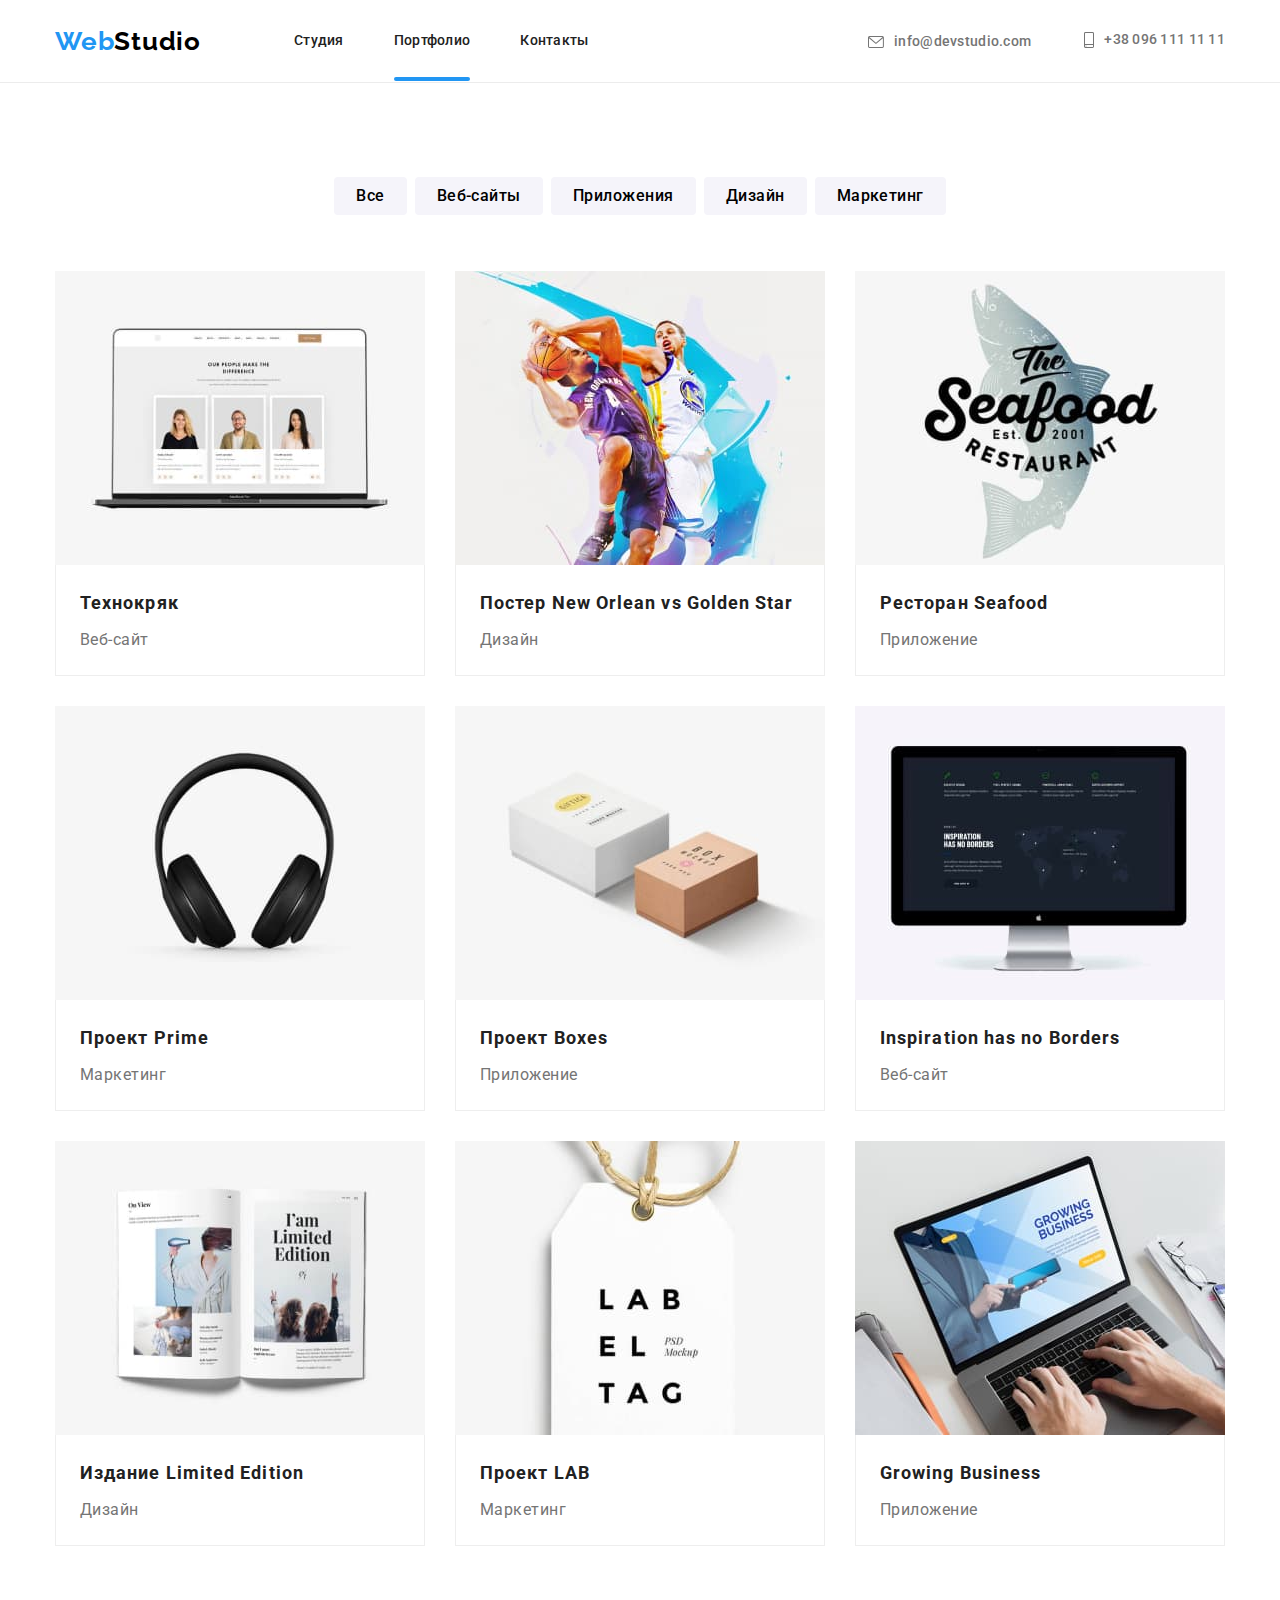
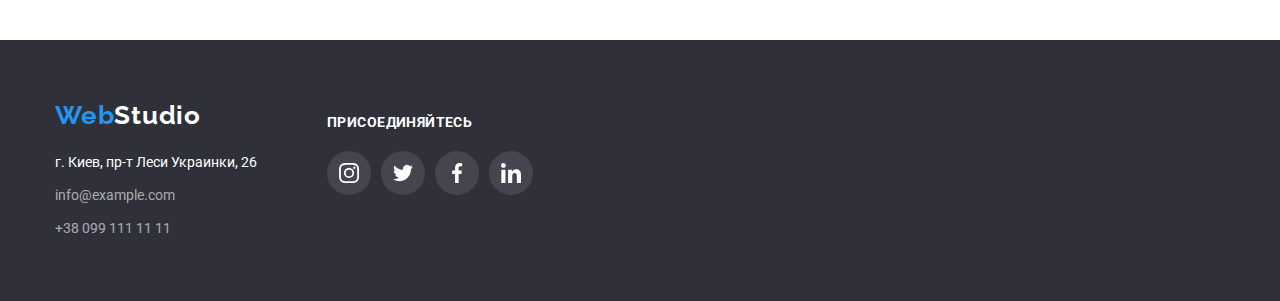
==== portfolio.html @ f3d3edc5 "Додає файлт попереднього репозиторію" ====
<!DOCTYPE html>
<html lang="ru">
  <head>
    <meta charset="UTF-8" />
    <meta http-equiv="X-UA-Compatible" content="IE=edge" />
    <meta name="viewport" content="width=device-width, initial-scale=1.0" />
    <title>Портфолио</title>
    <link rel="preconnect" href="https://fonts.googleapis.com" />
    <link rel="preconnect" href="https://fonts.gstatic.com" crossorigin />
    <link
      href="https://fonts.googleapis.com/css2?family=Raleway:wght@700&family=Roboto:wght@400;500;700;900&display=swap"
      rel="stylesheet"
    />
    <link
      rel="stylesheet"
      href="https://cdnjs.cloudflare.com/ajax/libs/modern-normalize/1.1.0/modern-normalize.min.css"
    />
    <link rel="stylesheet" href="./css/styles.css" />
  </head>
  <body>
    <header class="header">
      <div class="conteiner header-conteiner">
        <a class="logo" href="./index.html" lang="en">Web<span class="logo-studio">Studio</span></a>
        <nav class="header-nav">
          <ul class="header-list list">
            <li class="header-list-item">
              <a class="header-link list link" href="./index.html">Студия</a>
            </li>
            <li class="header-list-item">
              <a class="header-link list link current" href="./portfolio.html">Портфолио</a>
            </li>
            <li class="header-list-item">
              <a class="header-link list link" href="#">Контакты</a>
            </li>
          </ul>
        </nav>
        <div class="header-group">
          <a class="header-contact link" href="mailto:info@devstudio.com">
            <svg class="con-link" width="16px" height="12px">
              <use href="./images/symbol-defs.svg#icon-envelope"></use>
            </svg>
            info@devstudio.com
          </a>
          <a class="header-contact tel link" href="tel:+380961111111">
            <svg class="con-link" width="10px" height="16px">
              <use href="./images/symbol-defs.svg#icon-smartphone"></use>
            </svg>
            +38 096 111 11 11
          </a>
        </div>
      </div>
    </header>
    <main>
      <section class="section">
        <div class="conteiner">
          <div class="filter">
            <ul class="list btn-list">
              <li class="btn-item"><button class="btn" type="button">Все</button></li>
              <li class="btn-item"><button class="btn" type="button">Веб-сайты</button></li>
              <li class="btn-item"><button class="btn" type="button">Приложения</button></li>
              <li class="btn-item"><button class="btn" type="button">Дизайн</button></li>
              <li class="btn-item"><button class="btn" type="button">Маркетинг</button></li>
            </ul>
          </div>
          <h1 class="hidden-header">Проэкты</h1>
          <ul class="list portfolio">
            <li class="portfolio-item">
              <a class="portfolio-link link" href="#">
                <div class="project-overlay">
                  <img src="./images/projects/project-img1.jpg" alt="Ноутбук" width="370" />

                  <p class="project-overlay-text">
                    Ресурс предлагает комплексные предложения с разным уровнем функционала и
                    сервисов. Все это позволит посетителю получить исчерпывающие сведения о компании
                    или частном лице.
                  </p>
                </div>

                <div class="project-descr">
                  <h2 class="projects">Технокряк</h2>
                  <p class="project-type">Веб-сайт</p>
                </div>
              </a>
            </li>
            <li class="portfolio-item">
              <a class="portfolio-link link" href="#">
                <div class="project-overlay">
                  <img src="./images/projects/project-img2.jpg" alt="Постер" width="370" />
                  <p class="project-overlay-text">
                    Lorem ipsum dolor sit amet consectetur, adipisicing elit. Atque tenetur
                    voluptatibus aliquid, doloribus sed quisquam ex culpa nostrum debitis sapiente!
                  </p>
                </div>

                <div class="project-descr">
                  <h2 class="projects">Постер <span lang="en">New Orlean vs Golden Star</span></h2>
                  <p class="project-type">Дизайн</p>
                </div>
              </a>
            </li>
            <li class="portfolio-item">
              <a class="portfolio-link link" href="#">
                <div class="project-overlay">
                  <img
                    src="./images/projects/project-img3.jpg"
                    alt="Логотип ресторана"
                    width="370"
                  />
                  <p class="project-overlay-text">
                    Lorem ipsum dolor sit amet consectetur, adipisicing elit. Atque tenetur
                    voluptatibus aliquid, doloribus sed quisquam ex culpa nostrum debitis sapiente!
                  </p>
                </div>

                <div class="project-descr">
                  <h2 class="projects">Ресторан <span lang="en">Seafood</span></h2>
                  <p class="project-type">Приложение</p>
                </div>
              </a>
            </li>
            <li class="portfolio-item">
              <a class="portfolio-link link" href="#">
                <div class="project-overlay">
                  <img src="./images/projects/project-img4.jpg" alt="Наушники" width="370" />
                  <p class="project-overlay-text">
                    Lorem ipsum dolor sit amet consectetur, adipisicing elit. Atque tenetur
                    voluptatibus aliquid, doloribus sed quisquam ex culpa nostrum debitis sapiente!
                  </p>
                </div>
                <div class="project-descr">
                  <h2 class="projects">Проект <span lang="en">Prime</span></h2>
                  <p class="project-type">Маркетинг</p>
                </div>
              </a>
            </li>
            <li class="portfolio-item">
              <a class="portfolio-link link" href="#">
                <div class="project-overlay">
                  <img src="./images/projects/project-img5.jpg" alt="Коробки" width="370" />
                  <p class="project-overlay-text">
                    Lorem ipsum dolor sit amet consectetur, adipisicing elit. Atque tenetur
                    voluptatibus aliquid, doloribus sed quisquam ex culpa nostrum debitis sapiente!
                  </p>
                </div>

                <div class="project-descr">
                  <h2 class="projects">Проект <span lang="en">Boxes</span></h2>
                  <p class="project-type">Приложение</p>
                </div>
              </a>
            </li>
            <li class="portfolio-item">
              <a class="portfolio-link link" href="#">
                <div class="project-overlay">
                  <img src="./images/projects/project-img6.jpg" alt="Монитор" width="370" />
                  <p class="project-overlay-text">
                    Lorem ipsum dolor sit amet consectetur, adipisicing elit. Atque tenetur
                    voluptatibus aliquid, doloribus sed quisquam ex culpa nostrum debitis sapiente!
                  </p>
                </div>

                <div class="project-descr">
                  <h2 class="projects" lang="en">Inspiration has no Borders</h2>
                  <p class="project-type">Веб-сайт</p>
                </div>
              </a>
            </li>
            <li class="portfolio-item">
              <a class="portfolio-link link" href="#">
                <div class="project-overlay">
                  <img
                    src="./images/projects/project-img7.jpg"
                    alt="Расскрытая книга"
                    width="370"
                  />
                  <p class="project-overlay-text">
                    Lorem ipsum dolor sit amet consectetur, adipisicing elit. Atque tenetur
                    voluptatibus aliquid, doloribus sed quisquam ex culpa nostrum debitis sapiente!
                  </p>
                </div>
                <div class="project-descr">
                  <h2 class="projects">Издание <span lang="en">Limited Edition</span></h2>
                  <p class="project-type">Дизайн</p>
                </div>
              </a>
            </li>
            <li class="portfolio-item">
              <a class="portfolio-link link" href="#">
                <div class="project-overlay">
                  <img src="./images/projects/project-img8.jpg" alt="Бирка" width="370" />
                  <p class="project-overlay-text">
                    Lorem ipsum dolor sit amet consectetur, adipisicing elit. Atque tenetur
                    voluptatibus aliquid, doloribus sed quisquam ex culpa nostrum debitis sapiente!
                  </p>
                </div>

                <div class="project-descr">
                  <h2 class="projects">Проект <span lang="en">LAB</span></h2>
                  <p class="project-type">Маркетинг</p>
                </div>
              </a>
            </li>
            <li class="portfolio-item">
              <a class="portfolio-link link" href="#">
                <div class="project-overlay">
                  <img
                    src="./images/projects/project-img9.jpg"
                    alt="Ноутбук с изображением интерфейса приложения"
                    width="370"
                  />
                  <p class="project-overlay-text">
                    Lorem ipsum dolor sit amet consectetur, adipisicing elit. Atque tenetur
                    voluptatibus aliquid, doloribus sed quisquam ex culpa nostrum debitis sapiente!
                  </p>
                </div>

                <div class="project-descr">
                  <h2 class="projects" lang="en">Growing Business</h2>
                  <p class="project-type">Приложение</p>
                </div>
              </a>
            </li>
          </ul>
        </div>
      </section>
    </main>
    <footer class="footer">
      <div class="conteiner footer-conteiner">
        <div class="footer-contacts">
          <a class="footer-logo" href="" lang="en">Web<span class="logo-footer">Studio</span></a>
          <address class="adress">г. Киев, пр-т Леси Украинки, 26</address>
          <a class="footer-link" href="mailto:info@example.com">info@example.com</a>
          <a class="footer-link footer-tel" href="tel:+380991111111">+38 099 111 11 11</a>
        </div>
        <div class="footer-media">
          <h2 class="footer-title">Присоединяйтесь</h2>
          <ul class="footer-icon-list list">
            <li class="footer-icon-item">
              <a class="footer-icon-link" href="https://www.instagram.com">
                <svg class="footer-icon" width="20px" height="20px">
                  <use href="./images/symbol-defs.svg#icon-instagram-2"></use>
                </svg>
              </a>
            </li>
            <li class="footer-icon-item">
              <a class="footer-icon-link" href="https://www.twitter.com">
                <svg class="footer-icon" width="20px" height="20px">
                  <use href="./images/symbol-defs.svg#icon-twitter-1"></use>
                </svg>
              </a>
            </li>
            <li class="footer-icon-item">
              <a class="footer-icon-link" href="https://www.facebook.com">
                <svg class="footer-icon" width="20px" height="20px">
                  <use href="./images/symbol-defs.svg#icon-facebook-1"></use>
                </svg>
              </a>
            </li>
            <li class="footer-icon-item">
              <a class="footer-icon-link" href="https://www.linkedin.com">
                <svg class="footer-icon" width="20px" height="20px">
                  <use href="./images/symbol-defs.svg#icon-linkedin-1"></use>
                </svg>
              </a>
            </li>
          </ul>
        </div>
      </div>
    </footer>
    <script src="./js/modal.js"></script>
  </body>
</html>
---- css/styles.css ----
:root {

    /* text colors */
    --main-text-color: #757575;
    --secondary-text-color: #212121;
    --active-text-color: #2196F3;
    --adrress-text-color: #FFFFFF;
    --contact-footer-color: rgba(255, 255, 255, 0.6)
        /* bg-colors */
        --main-bg-color: #E5E5E5;
    --header-bg-color: #FFFFFF;
    --hero-bg-color: #2F303A;
    --ocupation-bg-color: #E5E5E5;
    --team-icons-bg-color: #FFFFFF;
    --team-bg-color: #F5F4FA;
    --footer-bg-color: #2F303A;
    --buttons-bg-color: #F5F4FA;
    --active-btn-color: #2196F3;
    --animation-transition: 250ms cubic-bezier(0.4, 0, 0.2, 1)
}

/* Header */

.logo {
    font-family: 'Raleway';
    font-weight: 700;
    font-size: 26px;
    line-height: 1.19;
    letter-spacing: 0.03em;
    text-decoration: none;
    color: #2196F3;
    margin-right: 93px;

}



.logo-studio {
    color: #000000;
}

.header-list {
    display: flex;
    padding: 0;

}



.header-list-item:not(:last-child) {
    margin-right: 50px;

}

.header {
    border-bottom: #ECECEC;
    border-bottom-width: 1px;
    border-bottom-style: solid;
}

.header-conteiner {
    display: flex;
    align-items: center;

}




.list {

    list-style: none;
    margin: 0;
    font-weight: 400;
    line-height: 1.71;
    letter-spacing: 0.03em;
}

.header-link {
    display: block;
    padding-top: 32px;
    padding-bottom: 32px;
    font-weight: 500;
    font-size: 14px;
    line-height: 1.14;
    letter-spacing: 0.02em;
    color: var(--secondary-text-color);
    transition: color var(--animation-transition)
}

.header-link:hover,
.header-link:focus {
    color: var(--active-text-color)
}

.header-list-item {
    position: relative;
}

.current::after {

    position: absolute;
    content: '';
    display: block;
    left: 0;
    bottom: 0;
    width: 100%;
    height: 4px;
    background-color: #2196F3;
    border-radius: 2px;
}

.header-group {
    margin-left: auto;

}

.tel {
    margin-left: 50px;
}

.header-contact {
    display: inline-flex;
    align-items: center;
    padding-top: 32px;
    padding-bottom: 32px;
    font-family: 'Roboto';
    font-style: normal;
    font-weight: 500;
    font-size: 14px;
    line-height: 1.14;
    letter-spacing: 0.02em;
    color: var(--main-text-color);
    transition: color var(--animation-transition);
}

.header-contact:hover,
.header-contact:focus {
    color: var(--active-text-color);
}

.con-link {
    fill: currentColor;
    margin-right: 10px;

}

.btn {
    display: block;

    font-family: inherit;
    font-weight: 500;
    font-size: 16px;
    line-height: 1.62;
    text-align: center;
    letter-spacing: 0.03em;
    background-color: var(--buttons-bg-color);
    border-radius: 4px;
    cursor: pointer;
    padding: 6px 22px;
    border: none;
    transition: color var(--animation-transition);
    transition: background-color var(--animation-transition);

}

.btn:hover,
.btn:focus {
    background-color: var(--active-btn-color);
    color: #FFFFFF;
    box-shadow: 0px 3px 1px rgba(0, 0, 0, 0.1),
        0px 1px 2px rgba(0, 0, 0, 0.08),
        0px 2px 2px rgba(0, 0, 0, 0.12);
}

.btn-item:not(:last-child) {
    margin-right: 8px;
}

.btn-list {
    display: flex;
    padding: 0;
    justify-content: center;


}



.btn-studio {
    margin-left: auto;
    margin-right: auto;
    padding: 10px 32px;
    font-family: inherit;
    font-style: normal;
    font-weight: 700;
    font-size: 16px;
    line-height: 1.88;
    display: flex;
    align-items: center;
    text-align: center;
    letter-spacing: 0.06em;
    box-shadow: 0px 4px 4px rgba(0, 0, 0, 0.15);
    border: transparent;
    border-radius: 4px;
    color: #FFFFFF;
    background-color: #2196F3;
    cursor: pointer;

}

.btn-studio:hover,
.btn-studio:focus {
    background-color: #188ce8;
    color: #FFFFFF;
}

/* Main */
body {
    font-family: "Roboto", sans-serif;
    font-size: 14px;
    color: var(--main-text-color);

}

.conteiner {
    width: 1200px;
    height: auto;
    padding-left: 15px;
    padding-right: 15px;
    margin-left: auto;
    margin-right: auto;

}

h1,
h2,
h3,
p {
    margin: 0;
}

img {
    display: block;
}

.filter {

    margin-bottom: 56px;
}

.hidden-header {
    display: none;
}

.section {

    padding-top: 94px;
    padding-bottom: 94px;
}

.typography {

    padding-top: 0;
}

.link {

    text-decoration: none;
}


.hero {
    background-color: var(--hero-bg-color);
    padding-top: 200px;
    padding-bottom: 200px;
}

.hero-header {
    width: 696px;
    margin-left: auto;
    margin-right: auto;
    margin-bottom: 30px;
    font-weight: 900;
    font-size: 44px;
    line-height: 1.36;
    text-align: center;
    letter-spacing: 0.06em;
    text-transform: uppercase;
    color: #FFFFFF;
}


.hero-overlay {

    max-width: 1600px;
    height: 600px;
    margin-left: auto;
    margin-right: auto;
    background-image:
        linear-gradient(to right, rgba(47, 48, 58, 0.4), rgba(47, 48, 58, 0.4)),
        url(../images/hero/background-hero.jpg);
    background-position: center;
    background-repeat: no-repeat;
    background-size: cover;
}

.is-hidden {

    visibility: hidden;
    opacity: 0;
    pointer-events: none;
}

.backdrop {

    position: fixed;
    left: 0;
    top: 0;
    width: 100%;
    height: 100%;
    transition: opacity var(--animation-transition), visibility var(--animation-transition);
    background: rgba(0, 0, 0, 0.2);
    z-index: 5;
}

.modal {

    position: absolute;
    top: 50%;
    left: 50%;
    transform: translate(-50%, -50%);
    width: 528px;
    height: 581px;
    background-color: #FFFFFF;
    box-shadow: 0px 1px 3px rgb(0 0 0 / 12%), 0px 1px 1px rgb(0 0 0 / 14%), 0px 2px 1px rgb(0 0 0 / 20%);
    border-radius: 4px;
}

.closing {

    position: absolute;
    top: 8px;
    right: 8px;
    display: flex;
    align-items: center;
    justify-content: center;
    width: 30px;
    height: 30px;
    border: 1px solid rgba(0, 0, 0, 0.1);
    border-radius: 50%;
    background: transparent;
    cursor: pointer;

}



.modal-close {

    height: 11px;
    width: 11px;

}

.advantages-conteiner {

    display: flex;
    margin-left: auto;
    margin-right: auto;
    padding: 0;

}

.advantages {
    font-weight: 700;
    font-size: 14px;
    line-height: 1.14;
    text-transform: uppercase;
    color: var(--secondary-text-color);
    padding-bottom: 10px;
    text-align: left;
}


.advantages-item:not(:last-child) {
    margin-right: 30px;
}

.advantages-description {
    width: 270px;
    line-height: 1.71;
    letter-spacing: 0.03em;

}

.advantages-svg {

    display: flex;
    min-width: 270px;
    min-height: 120px;
    justify-content: center;
    align-items: center;
    background-color: #f5f4fa;
    margin-bottom: 30px;
    border-radius: 4px;
}


.ocuaption-sect {

    padding-top: 0;
}

.ocupation {

    display: flex;
    margin-left: auto;
    margin-right: auto;
    padding: 0;
}



.ocuaption-pic:not(:last-child) {
    margin-right: 30px;
}

.section-header {

    font-weight: 700;
    font-size: 36px;
    line-height: 1.17;
    text-align: center;
    letter-spacing: 0.03em;
    color: var(--secondary-text-color);
    margin-bottom: 50px;
}

.team {

    background-color: #F5F4FA;
}

.team-flex {

    display: flex;
    padding: 0;

}

.team-card {
    flex-basis: calc((100% - 30px * 4)/4);
    background: #FFFFFF;
    box-shadow: 0px 1px 3px rgba(0, 0, 0, 0.12),
        0px 1px 1px rgba(0, 0, 0, 0.14),
        0px 2px 1px rgba(0, 0, 0, 0.2);
    border-radius: 0px 0px 4px 4px;
}

.team-card:not(:last-child) {

    margin-right: 30px;
}

.team-pic {
    height: auto;

}

.team-pic-descr {
    padding-top: 30px;
    padding-bottom: 30px;
}

.spec {
    margin-bottom: 10px;
    font-weight: 500;
    font-size: 16px;
    line-height: 1.19;
    text-align: center;
    letter-spacing: 0.03em;
    color: var(--secondary-text-color);
}

.spec-position {
    font-weight: 400;
    font-size: 16px;
    line-height: 1.19;
    text-align: center;
    letter-spacing: 0.03em;

}

.social-media-list {

    display: flex;
    padding: 0;
    list-style: none;
    justify-content: center;
    margin-top: 16px;

}



.social-media-link {
    display: flex;
    align-items: center;
    justify-content: center;
    padding: 0;
    width: 44px;
    height: 44px;
    border-radius: 50%;
    color: #AFB1B8;
    transition: background-color var(--animation-transition);

}

.social-media-link:hover,
.social-media-link:focus {
    color: #FFFFFF;
    background-color: #2196F3;
}

.social-media-icon {
    fill: currentColor;
}

.social-media-item:not(:last-child) {

    margin-right: 10px;
}

.project-descr {
    padding: 20px 24px;
    border-left: 1px solid #EEEEEE;
    border-right: 1px solid #EEEEEE;
    border-bottom: 1px solid #EEEEEE;
}



.projects {
    font-weight: 700;
    font-size: 18px;
    line-height: 2;
    letter-spacing: 0.06em;
    color: var(--secondary-text-color);
    margin-bottom: 4px;
}

.project-type {

    font-size: 16px;
    font-weight: 400;
    line-height: 1.88;
    letter-spacing: 0.03em;
    color: var(--main-text-color);

}


.portfolio {
    display: flex;
    flex-wrap: wrap;
    padding-left: 0;
    margin: -15px;
}

.portfolio-item {
    display: block;
    flex-basis: calc((100% - 30px * 3) / 3);
    margin: 15px;


}

.portfolio-link {

    display: block;
    transition: box-shadow var(--animation-transition);
}


.portfolio-link:hover,
.portfolio-link:focus {

    box-shadow: 0px 1px 1px rgba(0, 0, 0, 0.12),
        0px 4px 4px rgba(0, 0, 0, 0.06),
        1px 4px 6px rgba(0, 0, 0, 0.16);

}

.project-overlay {
    position: relative;
    overflow: hidden;
}

.project-overlay-text {

    position: absolute;
    top: 0;
    left: 0;
    width: 100%;
    height: 100%;
    display: flex;
    align-items: center;
    justify-content: center;
    padding: 63px 24px;
    font-size: 18px;
    line-height: 1.6;
    letter-spacing: 0.03em;
    color: #FFFFFF;
    background-color: rgba(33, 150, 243, 0.9);
    transform: translateY(100%);
    transition: transform var(--animation-transition);

}

.portfolio-item:hover .project-overlay-text {
    transform: translateY(0);
}

.client-list {

    display: flex;
    padding: 0;

}


.client-list-item {

    list-style: none;

}

.client-list-item:not(:last-child) {
    margin-right: 30px;
}

.client-icon-link {
    display: flex;
    align-items: center;
    justify-content: center;
    width: 170px;
    height: 92px;
    border: 1px solid #AFB1B8;
    border-radius: 4px;
    color: #AFB1B8;
    transition: var(--animation-transition);
}

.client-icon-link:hover,
.client-icon-link:focus {
    border-color: #2196F3;
    color: #2196F3;

}

.client-icon {
    fill: currentColor;
}

/* Footer */

.footer {
    background-color: var(--footer-bg-color);
    padding-top: 60px;
    padding-bottom: 60px;

}

.footer-conteiner {
    display: flex;
}

.footer-logo {
    font-family: 'Raleway';
    font-weight: 700;
    font-size: 26px;
    line-height: 1.19;
    letter-spacing: 0.03em;
    text-decoration: none;
    color: #2196F3;
    display: block;

    margin-bottom: 20px;
}

.logo-footer {

    color: #FFFFFF;
}

.footer-link {

    text-decoration: none;
    font-size: 14px;
    line-height: 1.71;
    color: rgba(255, 255, 255, 0.6);
    display: block;
    margin-bottom: 9px;
}

.footer-tel {
    margin-bottom: 0;
}


.footer-title {
    font-family: "Roboto", sans-serif;
    font-weight: 700;
    font-size: 14px;
    line-height: 1.14;
    letter-spacing: 0.03em;
    text-transform: uppercase;
    color: #FFFFFF;
    margin-bottom: 20px;
}

.footer-media {
    margin-left: 70px;
    padding-top: 15px;
}

.footer-icon-list {
    display: flex;
    padding: 0;
}

.footer-icon-item:not(:last-child) {

    margin-right: 10px;
}

.footer-icon-link {

    display: flex;
    align-items: center;
    justify-content: center;
    width: 44px;
    height: 44px;
    border-radius: 50%;
    background: rgba(255, 255, 255, 0.1);
    transition: background-color 250ms cubic-bezier(0.4, 0, 0.2, 1);
}

.footer-icon {

    fill: #FFFFFF;

}

.footer-icon-link:hover,
.footer-icon-link:focus {

    background-color: #2196F3;
}

.adress {
    font-style: normal;
    color: var(--adrress-text-color);
    line-height: 1.71;
    margin-bottom: 9px;
}
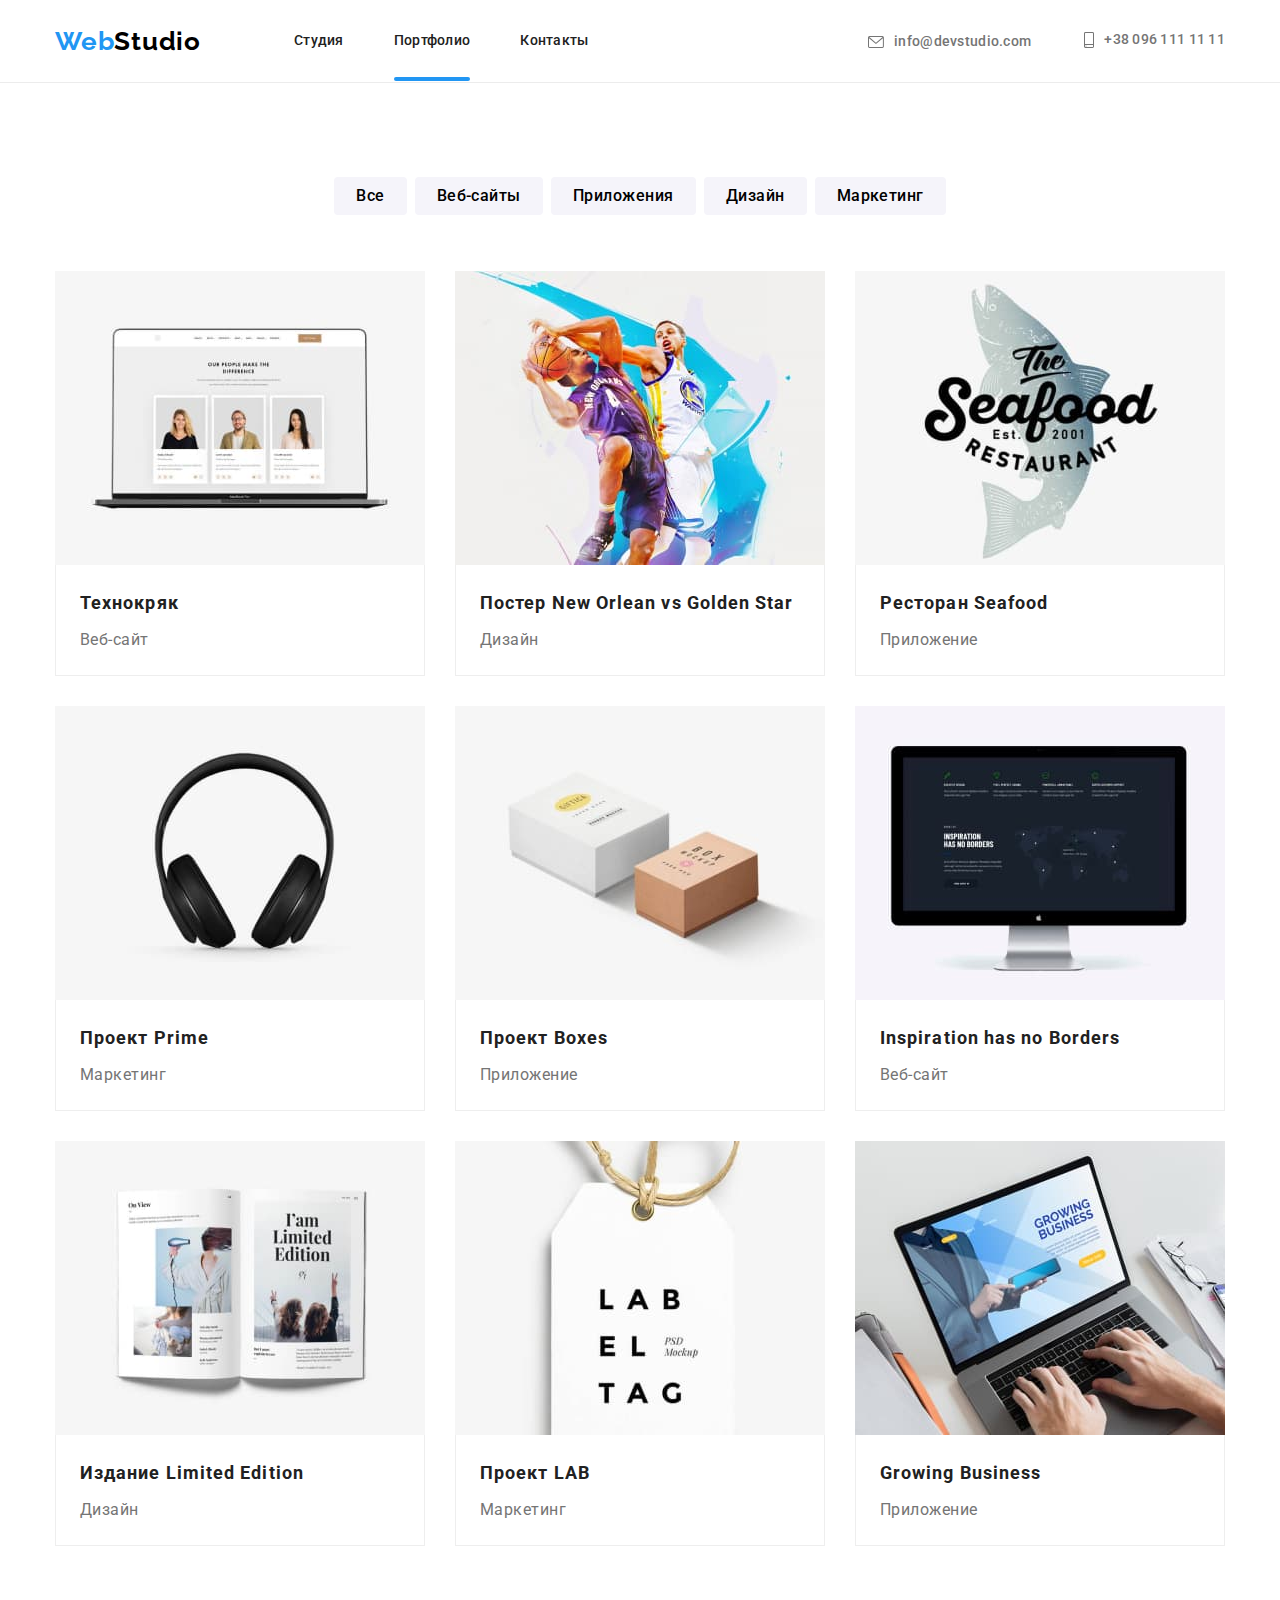
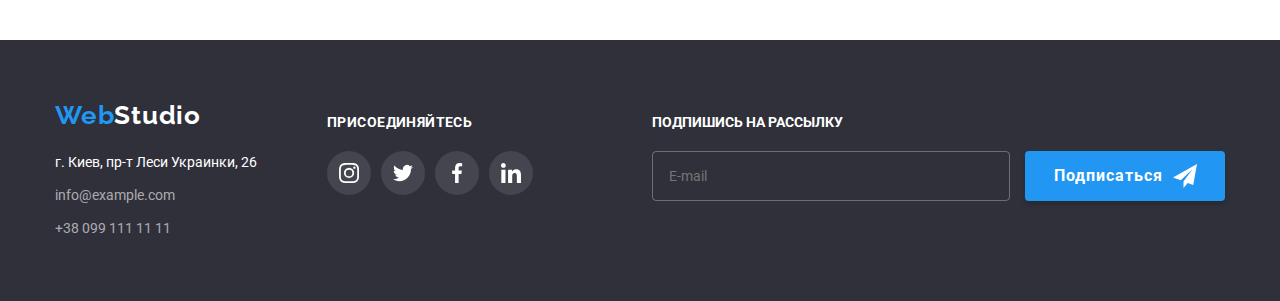
==== commit 86cb20fd: "Варіант на перевірку ДЗ№6" ====
--- a/portfolio.html
+++ b/portfolio.html
@@ -265,6 +265,24 @@
             </li>
           </ul>
         </div>
+        <div class="footer-form-conteiner">
+          <strong class="footer-form-title">Подпишись на рассылку</strong>
+          <form>
+            <input
+              type="email"
+              class="footer-form-input"
+              name="user-email"
+              placeholder="E-mail"
+              required
+            />
+            <button class="footer-btn">
+              Подписаться
+              <svg class="footer-btn-icon" height="24px" width="24px">
+                <use href="./images/symbol-defs.svg#icon-send"></use>
+              </svg>
+            </button>
+          </form>
+        </div>
       </div>
     </footer>
     <script src="./js/modal.js"></script>
--- a/css/styles.css
+++ b/css/styles.css
@@ -325,17 +325,19 @@
 }
 
 .modal {
-
     position: absolute;
+    width: 528px;
+    min-height: 581px;
     top: 50%;
     left: 50%;
     transform: translate(-50%, -50%);
-    width: 528px;
-    height: 581px;
-    background-color: #FFFFFF;
+    z-index: 30;
+    padding: 40px;
+    background-color: var(--header-bg-color);
     box-shadow: 0px 1px 3px rgb(0 0 0 / 12%), 0px 1px 1px rgb(0 0 0 / 14%), 0px 2px 1px rgb(0 0 0 / 20%);
     border-radius: 4px;
 }
+
 
 .closing {
 
@@ -354,6 +356,11 @@
 
 }
 
+.closing:hover,
+.closing:focus+svg {
+
+    fill: var(--active-btn-color);
+}
 
 
 .modal-close {
@@ -361,6 +368,168 @@
     height: 11px;
     width: 11px;
 
+}
+
+.modal-form {
+
+    display: flex;
+    flex-direction: column;
+    font-size: 12px;
+    line-height: 1.17;
+}
+
+.modal-title {
+    margin-bottom: 12px;
+    font-weight: 700;
+    font-size: 20px;
+    line-height: 1.15;
+    text-align: center;
+    letter-spacing: 0.03em;
+
+    color: #212121;
+}
+
+.modal-label {
+
+    display: inline-block;
+    margin-bottom: 4px;
+    letter-spacing: 0.01em;
+}
+
+.form-field {
+
+    position: relative;
+    margin-bottom: 10px;
+}
+
+
+
+.modal-input {
+    display: block;
+    width: 100%;
+    height: 40px;
+    padding-left: 42px;
+    border: 1px solid rgba(33, 33, 33, 0.2);
+    border-radius: 4px;
+    outline: transparent;
+    background-color: inherit;
+    color: var(--secondary-text-color);
+    transition: border-color var(--animation-transition);
+}
+
+.modal-input:focus,
+.modal-input:hover {
+
+    border-color: var(--active-text-color);
+}
+
+.modal-input:focus+.form-icon,
+.modal-input:hover+.form-icon {
+
+    fill: var(--active-btn-color);
+}
+
+
+
+.form-icon {
+    position: absolute;
+    top: 50%;
+    left: 12px;
+    transform: translateY(-50%);
+    transition: fill var(--animation-transition);
+}
+
+
+
+.modal-feedback {
+    display: block;
+    margin-bottom: 20px;
+}
+
+.modal-textarea {
+    display: block;
+    width: 100%;
+    height: 120px;
+    padding: 12px 16px;
+    border: 1px solid rgba(33, 33, 33, 0.2);
+    border-radius: 5px;
+    outline: transparent;
+    background-color: inherit;
+    color: var(--secondary-text-color);
+    resize: none;
+    transition: border-color 250ms cubic-bezier(0.4, 0, 0.2, 1);
+}
+
+.modal-textarea:focus,
+.modal-textarea:hover {
+    border-color: var(--active-btn-color);
+}
+
+.modal-label-checkbox {
+    display: flex;
+    justify-content: center;
+    align-items: center;
+    margin: 0 auto 30px auto;
+    letter-spacing: 0.03em;
+}
+
+.modal-input-checkbox {
+    appearance: none;
+    position: absolute;
+}
+
+.modal-input-checkbox:checked+.modal-icon-check {
+
+    border: 0;
+    background-color: var(--active-btn-color);
+    background-image: url(../images/icons/1/Vector.svg);
+    background-repeat: no-repeat;
+    background-size: contain;
+    background-origin: border-box;
+
+}
+
+.modal-icon-check {
+    width: 16px;
+    height: 15px;
+    display: block;
+    margin-right: 8px;
+    border: 2px solid var(--secondary-text-color);
+    border-radius: 2px;
+}
+
+.checkbox-label {
+
+    font-size: 14px;
+    line-height: 1.71;
+
+}
+
+.checkbox-link {
+    color: var(--active-text-color);
+    text-decoration-line: underline;
+    font-size: 14px;
+    line-height: 1.71;
+}
+
+.modal-submit-btn {
+    display: block;
+    margin: 0 auto;
+    padding: 10px 55px 10px 56px;
+    display: flex;
+    align-items: center;
+    text-align: center;
+    font-weight: 700;
+    font-size: 16px;
+    line-height: 1.88;
+    letter-spacing: 0.06em;
+    border: 0;
+    background-color: var(--active-btn-color);
+    color: var(--adrress-text-color);
+    box-shadow: 0px 4px 4px rgb(0 0 0 / 15%);
+    border-radius: 4px;
+    cursor: pointer;
+    transition: background-color var(--animation-transition);
 }
 
 .advantages-conteiner {
@@ -764,4 +933,59 @@
     color: var(--adrress-text-color);
     line-height: 1.71;
     margin-bottom: 9px;
+}
+
+.footer-form-conteiner {
+    margin-left: auto;
+    padding-top: 15px;
+}
+
+.footer-form-title {
+    display: block;
+    margin-bottom: 20px;
+    font-weight: 700;
+    font-size: 14px;
+    line-height: 1.14;
+    text-transform: uppercase;
+    color: var(--adrress-text-color);
+}
+
+.footer-form-input {
+
+    width: 358px;
+    height: 50px;
+    margin-right: 12px;
+    padding: 0;
+    padding-left: 16px;
+    border: 1px solid rgba(255, 255, 255, 0.3);
+    border-radius: 4px;
+    background-color: inherit;
+    color: var(--adrress-text-color);
+
+}
+
+.footer-btn {
+    max-width: 200px;
+    max-height: 50px;
+    display: inline-flex;
+    align-items: center;
+    padding: 10px 28px 10px 29px;
+    font-weight: 700;
+    font-size: 16px;
+    line-height: 1.88;
+    letter-spacing: 0.06em;
+    border: none;
+    border-radius: 4px;
+    background: var(--active-btn-color);
+    color: var(--adrress-text-color);
+    box-shadow: 0px 4px 4px rgb(0 0 0 / 15%);
+    cursor: pointer;
+    transition: background-color var(--animation-transition);
+}
+
+.footer-btn-icon {
+    align-items: center;
+    justify-items: center;
+    margin-left: 10px;
+    fill: var(--adrress-text-color);
 }